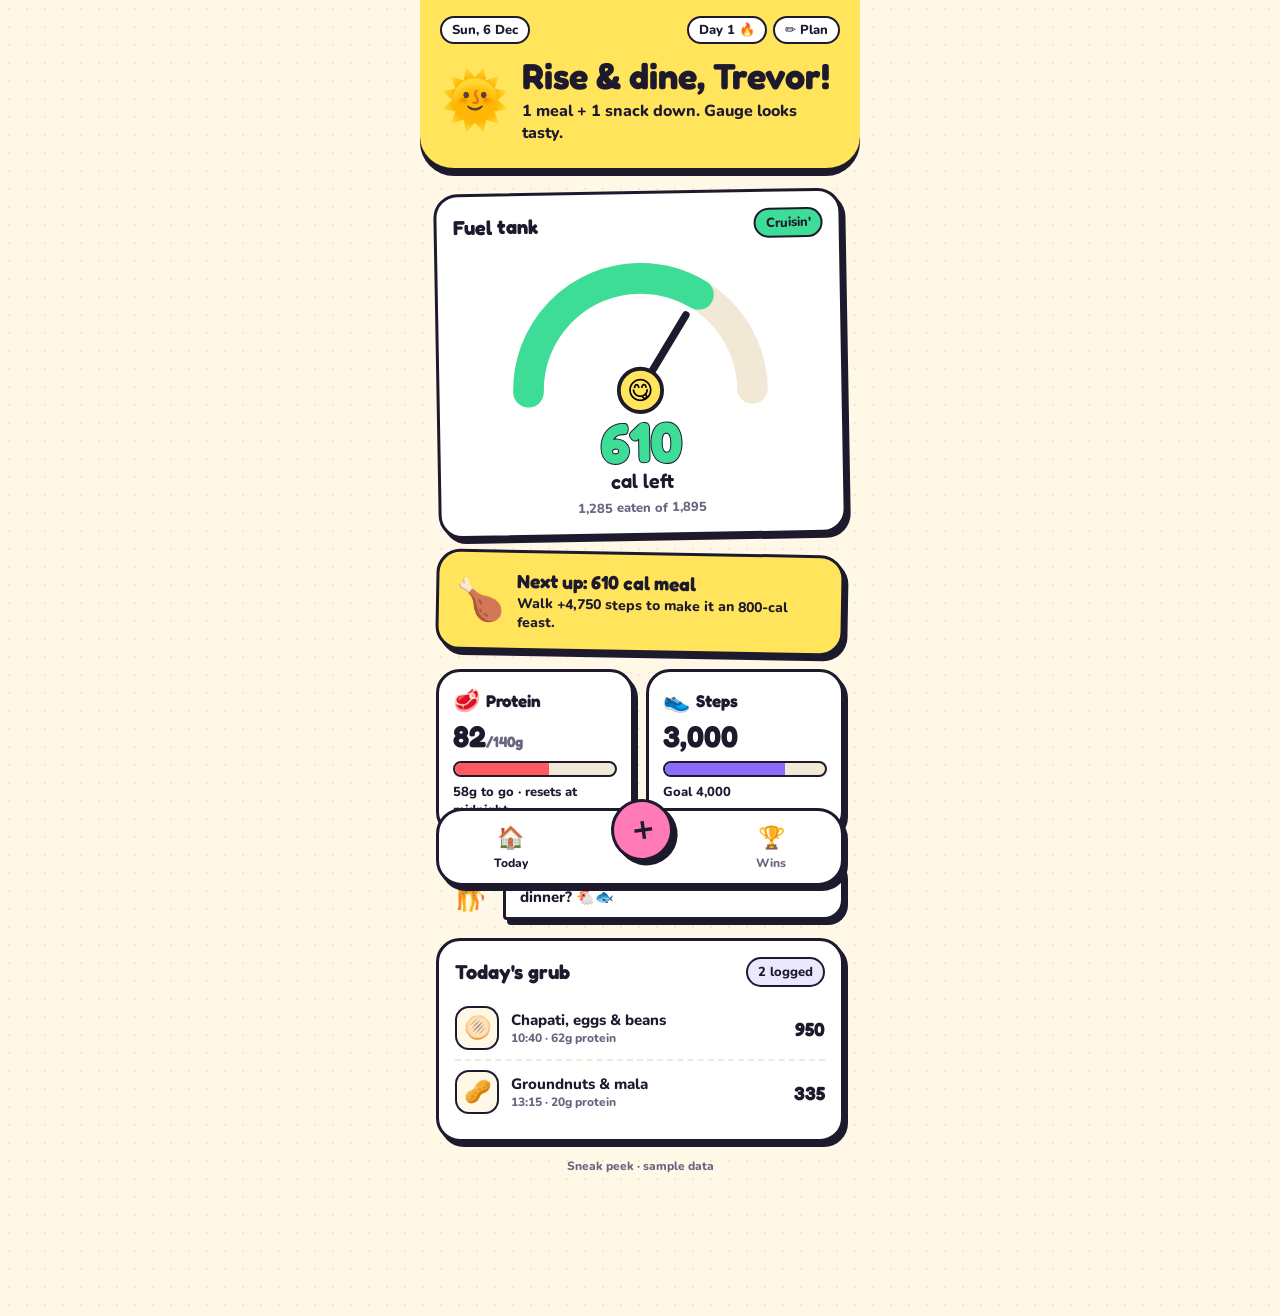
==== calorie-tracker/index.html @ 781dcaff "Add goofy sign-up screen and daily carry-over rules Sign-up sets calorie and protein targets from bo" ====
<!doctype html>
<html lang="en">
<head>
<meta charset="utf-8">
<meta name="viewport" content="width=device-width, initial-scale=1, viewport-fit=cover">
<meta name="theme-color" content="#FFE45C">
<title>Fuel Up</title>
<link rel="preconnect" href="https://fonts.googleapis.com">
<link href="https://fonts.googleapis.com/css2?family=Fredoka:wght@500;600;700&family=Nunito:wght@700;800;900&display=swap" rel="stylesheet">
<link rel="stylesheet" href="styles.css">
</head>
<body>
<main class="app">

  <header class="hero" id="hero">
    <div class="hero-top">
      <span class="chip" id="date">Thu 19 Nov</span>
      <span class="chips"><span class="chip" id="dayChip">Day 1 🔥</span><a class="chip" href="setup.html">✏️ Plan</a></span>
    </div>
    <div class="hero-row">
      <div class="sky" id="sky" aria-hidden="true">☀️</div>
      <div>
        <h1 id="greeting">Yo Trev!</h1>
        <p class="sub" id="subGreeting"></p>
      </div>
    </div>
  </header>

  <section class="debt sticker" id="debt" hidden>
    <span class="debt-emoji">🐌</span>
    <div><b id="debtTitle"></b><span id="debtText"></span></div>
  </section>

  <section class="card gauge-card tilt-l">
    <div class="card-head">
      <h2>Fuel tank</h2>
      <span class="pill" id="calPill"></span>
    </div>
    <div class="gauge-wrap">
      <svg viewBox="0 0 220 130" class="gauge" aria-hidden="true">
        <path d="M22 115 A88 88 0 0 1 198 115" class="gauge-track"/>
        <path d="M22 115 A88 88 0 0 1 198 115" class="gauge-fill" id="calArc"/>
        <g id="needle" class="needle">
          <line x1="110" y1="115" x2="110" y2="46"/>
        </g>
        <circle cx="110" cy="115" r="17" class="hub"/>
        <text x="110" y="122" class="hub-face" id="hubFace" text-anchor="middle">😋</text>
      </svg>
      <div class="big" id="calLeftBig">610</div>
      <div class="big-label" id="calLeftLabel">cal left</div>
      <div class="eaten"><span id="calEaten"></span> eaten of <span id="calTarget"></span></div>
    </div>
  </section>

  <section class="card action tilt-r" id="actionCard">
    <div class="action-emoji" id="actionEmoji">🍗</div>
    <div class="action-body">
      <h2 id="actionTitle"></h2>
      <p id="actionText"></p>
    </div>
  </section>

  <section class="duo">
    <div class="card mini">
      <div class="mini-top"><span class="mini-icon">🥩</span><h2>Protein</h2></div>
      <div class="mini-num"><span id="protEaten">0</span><small>/<span id="protTarget">140</span>g</small></div>
      <div class="bar"><div class="bar-fill" id="protBar"></div></div>
      <div class="mini-foot" id="protFoot"></div>
    </div>
    <div class="card mini">
      <div class="mini-top"><span class="mini-icon">👟</span><h2>Steps</h2></div>
      <div class="mini-num"><span id="steps">0</span></div>
      <div class="bar"><div class="bar-fill steps-fill" id="stepBar"></div></div>
      <div class="mini-foot" id="stepFoot"></div>
    </div>
  </section>

  <section class="coach">
    <div class="coach-face" aria-hidden="true">🦒</div>
    <div class="bubble"><p id="coach"></p></div>
  </section>

  <section class="card">
    <div class="card-head">
      <h2>Today's grub</h2>
      <span class="pill soft" id="mealCount"></span>
    </div>
    <ul class="meals" id="meals"></ul>
  </section>

  <p class="footer-note">Sneak peek · sample data</p>
</main>

<nav class="tabbar" aria-label="Main">
  <button class="tab active"><span>🏠</span>Today</button>
  <button class="tab add" aria-label="Log a meal"><span>＋</span></button>
  <button class="tab"><span>🏆</span>Wins</button>
</nav>

<script src="app.js"></script>
</body>
</html>
---- calorie-tracker/styles.css ----
:root {
  --bg: #FFF8E7;
  --card: #FFFFFF;
  --ink: #1E1A2E;
  --muted: #6B6580;
  --line: #F1E9D6;
  --lemon: #FFE45C;
  --pink: #FF7AB6;
  --mint: #3DDC97;
  --red: #FF5A5F;
  --red-soft: #FFE0E1;
  --sky: #6EC8FF;
  --violet: #8B6CFF;
  --violet-soft: #ECE6FF;
  --orange: #FF9F43;
  --border: 3px solid var(--ink);
  --pop: 4px 5px 0 var(--ink);
}

* { box-sizing: border-box; }
html, body { margin: 0; }

body {
  background: var(--bg);
  background-image: radial-gradient(rgba(30,26,46,.07) 1.5px, transparent 1.5px);
  background-size: 18px 18px;
  color: var(--ink);
  font-family: "Nunito", system-ui, sans-serif;
  font-weight: 800;
  -webkit-font-smoothing: antialiased;
}

h1, h2, .big, .mini-num { font-family: "Fredoka", "Nunito", sans-serif; }

.app { max-width: 440px; margin: 0 auto; padding: 0 16px 130px; }

/* Hero */
.hero {
  margin: 0 -16px 20px;
  padding: calc(16px + env(safe-area-inset-top)) 20px 24px;
  background: var(--lemon);
  border-bottom: var(--border);
  border-radius: 0 0 34px 34px;
  box-shadow: 0 5px 0 var(--ink);
}
.hero.morning { background: var(--lemon); }
.hero.afternoon { background: var(--orange); }
.hero.evening { background: var(--pink); }
.hero.night { background: var(--violet); color: #fff; }
.hero.night .chip { color: var(--ink); }

.hero-top { display: flex; justify-content: space-between; }
.chip { background: #fff; border: 2.5px solid var(--ink); padding: 3px 10px; border-radius: 999px; font-size: 13px; }
.hero-row { display: flex; gap: 12px; align-items: center; margin-top: 14px; }
.sky { font-size: 56px; line-height: 1; animation: wiggle 2.4s ease-in-out infinite; }
.hero h1 { margin: 0; font-size: 36px; line-height: 1; font-weight: 700; }
.hero .sub { margin: 6px 0 0; font-size: 16px; }

@keyframes wiggle { 0%,100% { transform: rotate(-8deg) scale(1); } 50% { transform: rotate(8deg) scale(1.08); } }
@keyframes boing { 0% { transform: scale(.6) rotate(-6deg); } 60% { transform: scale(1.08) rotate(2deg); } 100% { transform: scale(1) rotate(var(--rot, 0deg)); } }

/* Cards */
.card {
  background: var(--card);
  border: var(--border);
  border-radius: 24px;
  padding: 16px;
  margin-bottom: 16px;
  box-shadow: var(--pop);
  animation: boing .6s cubic-bezier(.3,1.6,.5,1) both;
}
.tilt-l { --rot: -1deg; }
.tilt-r { --rot: 1deg; }
.card-head { display: flex; justify-content: space-between; align-items: center; }
.card h2 { margin: 0; font-size: 20px; font-weight: 700; }
.pill { font-size: 13px; padding: 4px 10px; border-radius: 999px; border: 2.5px solid var(--ink); background: var(--mint); }
.pill.over { background: var(--red); color: #fff; }
.pill.soft { background: var(--violet-soft); }

/* Debt sticker */
.debt {
  display: flex; gap: 10px; align-items: center;
  background: var(--sky); border: var(--border); border-radius: 20px;
  padding: 10px 14px; margin-bottom: 16px; box-shadow: var(--pop);
  --rot: -1.5deg;
  animation: boing .6s cubic-bezier(.3,1.6,.5,1) both;
}
.debt[hidden] { display: none; }
.debt-emoji { font-size: 34px; }
.debt b { display: block; font-family: "Fredoka", sans-serif; font-size: 18px; }
.debt div span { font-size: 14px; }

/* Gauge */
.gauge-wrap { text-align: center; }
.gauge { width: 100%; max-width: 280px; display: block; margin: 4px auto 0; overflow: visible; }
.gauge-track { fill: none; stroke: var(--line); stroke-width: 24; stroke-linecap: round; }
.gauge-fill { fill: none; stroke: var(--mint); stroke-width: 24; stroke-linecap: round; transition: stroke-dashoffset 1.3s cubic-bezier(.3,1.5,.5,1); }
.gauge-fill.over { stroke: var(--red); }
.needle { transform: rotate(-90deg); transform-origin: 110px 115px; transition: transform 1.3s cubic-bezier(.3,1.7,.5,1); }
.needle line { stroke: var(--ink); stroke-width: 6; stroke-linecap: round; }
.hub { fill: var(--lemon); stroke: var(--ink); stroke-width: 3; }
.hub-face { font-size: 20px; }
.big { font-size: 56px; font-weight: 700; line-height: .95; margin-top: 6px; color: var(--mint); -webkit-text-stroke: 2px var(--ink); paint-order: stroke fill; }
.big.over { color: var(--red); }
.big-label { font-family: "Fredoka", sans-serif; font-size: 20px; font-weight: 600; }
.eaten { margin-top: 6px; font-size: 13px; color: var(--muted); }

/* Action card */
.action { display: flex; gap: 12px; align-items: center; background: var(--lemon); }
.action.over { background: var(--red-soft); }
.action-emoji { font-size: 40px; flex-shrink: 0; animation: wiggle 3s ease-in-out infinite; }
.action h2 { font-size: 19px; }
.action p { margin: 2px 0 0; font-size: 14px; }

/* Duo */
.duo { display: grid; grid-template-columns: 1fr 1fr; gap: 12px; }
.mini { padding: 14px; }
.mini-top { display: flex; gap: 6px; align-items: center; }
.mini-icon { font-size: 22px; }
.mini h2 { font-size: 17px; }
.mini-num { font-size: 30px; font-weight: 700; line-height: 1.1; margin-top: 4px; }
.mini-num small { font-size: 15px; color: var(--muted); }
.bar { height: 16px; background: var(--line); border: 2.5px solid var(--ink); border-radius: 999px; overflow: hidden; margin: 8px 0 6px; }
.bar-fill { height: 100%; width: 0; background: var(--red); transition: width 1.3s cubic-bezier(.3,1.4,.5,1); }
.bar-fill.met { background: var(--mint); }
.steps-fill { background: var(--violet); }
.mini-foot { font-size: 13px; }

/* Coach */
.coach { display: flex; gap: 10px; align-items: center; margin: 2px 0 18px; }
.coach-face { font-size: 46px; line-height: 1; flex-shrink: 0; animation: wiggle 3.2s ease-in-out infinite; }
.bubble { background: #fff; border: var(--border); border-radius: 20px 20px 20px 4px; padding: 10px 14px; box-shadow: var(--pop); }
.bubble p { margin: 0; font-size: 15px; line-height: 1.35; }

/* Meals */
.meals { list-style: none; margin: 10px 0 0; padding: 0; }
.meals li { display: flex; align-items: center; gap: 12px; padding: 9px 0; border-top: 2px dashed var(--line); }
.meals li:first-child { border-top: 0; }
.meal-emoji { width: 44px; height: 44px; border-radius: 14px; border: 2.5px solid var(--ink); background: var(--bg); display: grid; place-items: center; font-size: 22px; flex-shrink: 0; }
.meal-info { flex: 1; min-width: 0; }
.meal-name { font-size: 15px; }
.meal-meta { font-size: 12px; color: var(--muted); }
.meal-cal { font-family: "Fredoka", sans-serif; font-weight: 700; font-size: 19px; }

.footer-note { text-align: center; font-size: 12px; color: var(--muted); }

/* Tab bar */
.tabbar {
  position: fixed; left: 50%; transform: translateX(-50%);
  bottom: calc(14px + env(safe-area-inset-bottom));
  width: min(408px, calc(100% - 32px));
  background: #fff; border: var(--border); border-radius: 26px;
  display: flex; justify-content: space-around; align-items: center;
  padding: 6px; box-shadow: var(--pop);
}
.tab { background: none; border: 0; color: var(--muted); font: 800 12px "Nunito", sans-serif; display: flex; flex-direction: column; align-items: center; gap: 2px; padding: 6px 14px; }
.tab span { font-size: 22px; }
.tab.active { color: var(--ink); }
.tab.add { background: var(--pink); border: var(--border); color: var(--ink); width: 62px; height: 62px; border-radius: 50%; margin-top: -34px; box-shadow: var(--pop); transform: rotate(-8deg); }
.tab.add span { font-size: 32px; }

@media (prefers-reduced-motion: reduce) {
  * { animation: none !important; transition: none !important; }
  .card, .debt { transform: rotate(var(--rot, 0deg)); }
}

/* Hero chips + links */
.chips { display: flex; gap: 6px; }
a.chip { color: var(--ink); text-decoration: none; }

/* Setup screen */
.setup { padding-bottom: 40px; }
.form-grid { display: grid; grid-template-columns: repeat(3, 1fr); gap: 10px; margin-top: 12px; }
.field { display: flex; flex-direction: column; gap: 4px; font-size: 13px; }
.field.wide { grid-column: 1 / -1; }
.field small { color: var(--muted); }
.field input { font: 800 17px "Nunito", sans-serif; color: var(--ink); background: var(--bg); border: 2.5px solid var(--ink); border-radius: 14px; padding: 9px 10px; width: 100%; min-width: 0; }
.toggle { display: grid; grid-template-columns: 1fr 1fr; gap: 8px; }
.toggle button { font: 800 15px "Nunito", sans-serif; color: var(--ink); background: #fff; border: 2.5px solid var(--ink); border-radius: 14px; padding: 9px; }
.toggle button.on { background: var(--lemon); box-shadow: 3px 3px 0 var(--ink); }
.goal-num { font-family: "Fredoka", sans-serif; font-size: 26px; font-weight: 700; }
input[type=range] { -webkit-appearance: none; appearance: none; width: 100%; height: 18px; margin: 14px 0 10px; background: var(--line); border: 2.5px solid var(--ink); border-radius: 999px; }
input[type=range]::-webkit-slider-thumb { -webkit-appearance: none; width: 32px; height: 32px; border-radius: 50%; background: var(--pink); border: 3px solid var(--ink); box-shadow: 2px 3px 0 var(--ink); }
input[type=range]::-moz-range-thumb { width: 28px; height: 28px; border-radius: 50%; background: var(--pink); border: 3px solid var(--ink); }
.verdict { font-size: 14px; line-height: 1.35; padding: 10px 12px; border-radius: 14px; border: 2.5px solid var(--ink); }
.verdict.easy { background: var(--sky); }
.verdict.good { background: var(--mint); }
.verdict.hard { background: var(--red); color: #fff; }
.result { background: var(--lemon); }
.result-grid { display: grid; grid-template-columns: 1fr 1fr; gap: 10px; margin-top: 12px; }
.result-tile { background: #fff; border: 2.5px solid var(--ink); border-radius: 16px; padding: 10px 12px; display: flex; flex-direction: column; }
.result-tile .lbl { font-size: 12px; color: var(--muted); }
.result-tile .val { font-family: "Fredoka", sans-serif; font-size: 28px; font-weight: 700; line-height: 1.1; }
.result-tile .unit { font-size: 12px; color: var(--muted); }
.fine { font-size: 13px; margin: 10px 0 0; line-height: 1.4; }
.go-btn { display: block; width: 100%; font: 700 22px "Fredoka", sans-serif; color: var(--ink); background: var(--pink); border: var(--border); border-radius: 20px; padding: 14px; box-shadow: var(--pop); cursor: pointer; }
.go-btn:active { transform: translate(3px, 4px); box-shadow: 1px 1px 0 var(--ink); }
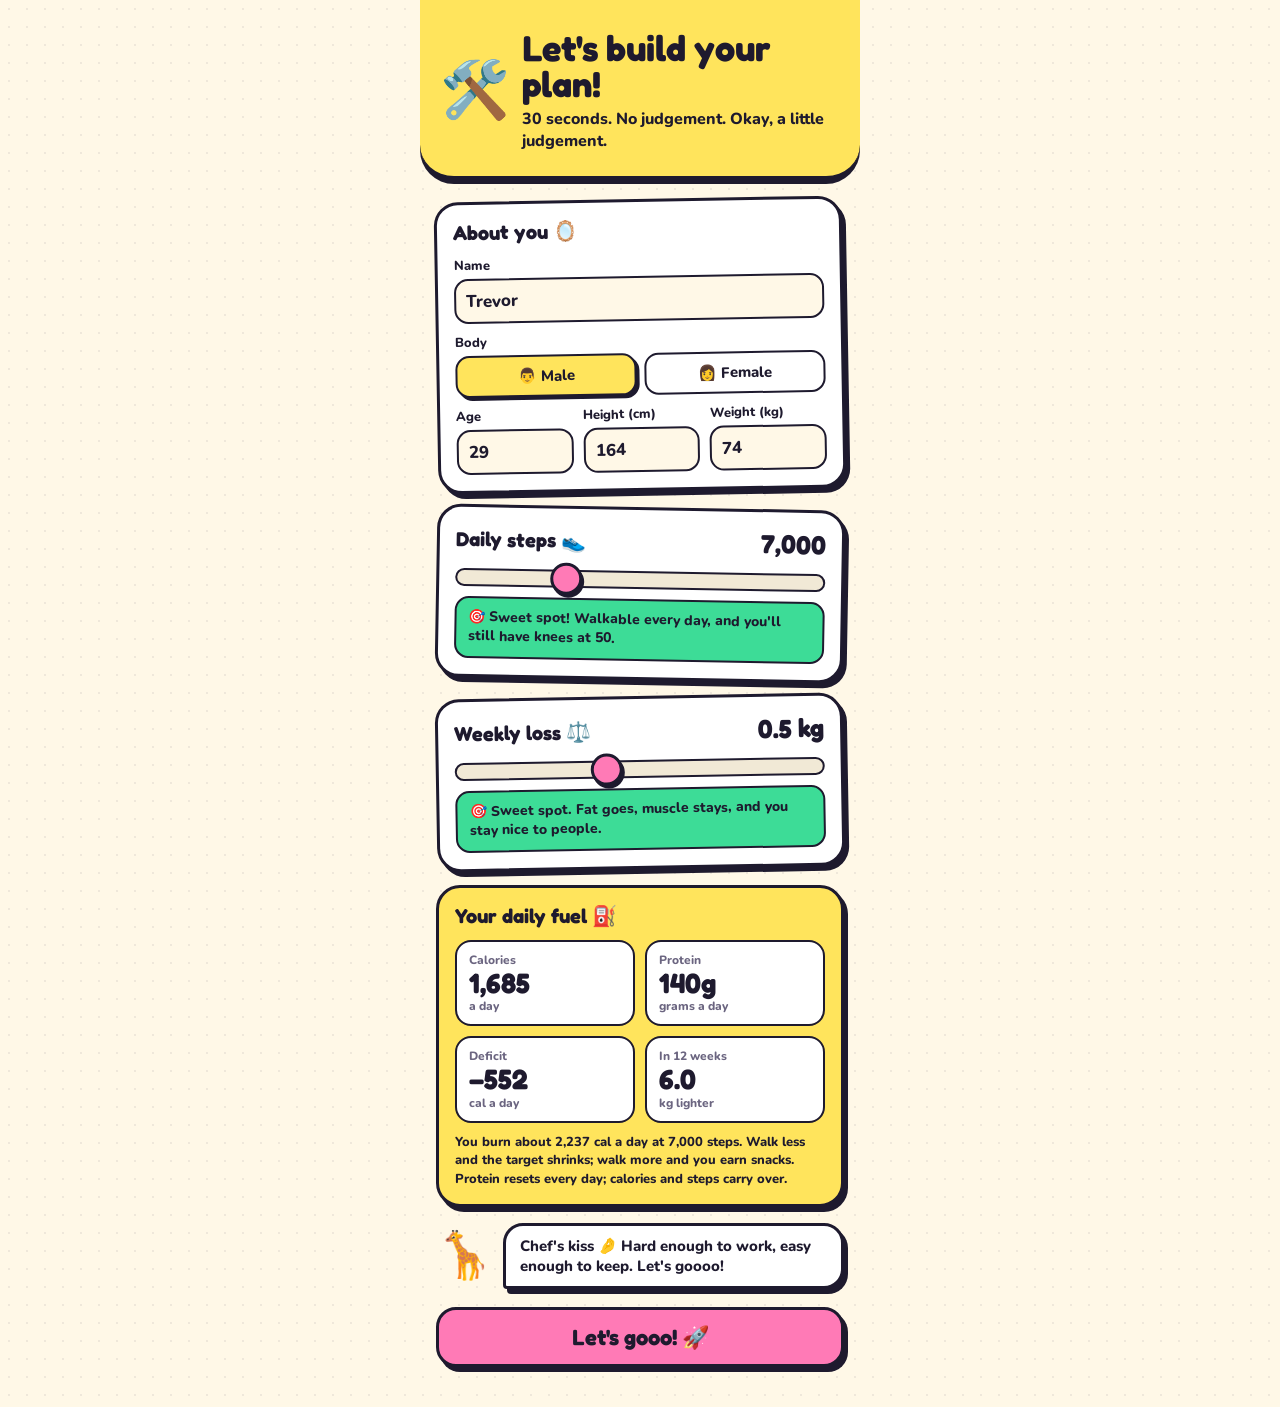
==== commit 18b83ca1: "Add meal and step logging with daily carry-over Meals and steps are saved per day in local storage. " ====
--- a/calorie-tracker/index.html
+++ b/calorie-tracker/index.html
@@ -67,7 +67,8 @@
       <div class="bar"><div class="bar-fill" id="protBar"></div></div>
       <div class="mini-foot" id="protFoot"></div>
     </div>
-    <div class="card mini">
+    <div class="card mini tappable" id="stepsCard" role="button" tabindex="0" aria-label="Update steps">
+      <span class="edit-dot">✏️</span>
       <div class="mini-top"><span class="mini-icon">👟</span><h2>Steps</h2></div>
       <div class="mini-num"><span id="steps">0</span></div>
       <div class="bar"><div class="bar-fill steps-fill" id="stepBar"></div></div>
@@ -88,14 +89,56 @@
     <ul class="meals" id="meals"></ul>
   </section>
 
-  <p class="footer-note">Sneak peek · sample data</p>
+  <p class="footer-note" id="footNote">Saved on this phone · resets at midnight</p>
 </main>
 
 <nav class="tabbar" aria-label="Main">
-  <button class="tab active"><span>🏠</span>Today</button>
-  <button class="tab add" aria-label="Log a meal"><span>＋</span></button>
-  <button class="tab"><span>🏆</span>Wins</button>
+  <button class="tab active" type="button"><span>🏠</span>Today</button>
+  <button class="tab add" id="addBtn" type="button" aria-label="Log a meal"><span>＋</span></button>
+  <button class="tab" id="winsBtn" type="button"><span>🏆</span>Wins</button>
 </nav>
+
+<div class="scrim" id="scrim" hidden></div>
+
+<section class="sheet" id="mealSheet" hidden aria-label="Log a meal">
+  <div class="sheet-grab"></div>
+  <h2>What did you munch? 😋</h2>
+  <p class="sheet-sub">Tap a quick-pick or type it in.</p>
+  <div class="picks" id="picks"></div>
+  <form id="mealForm" autocomplete="off">
+    <div class="form-grid">
+      <label class="field wide">Food<input id="fName" required placeholder="e.g. Ugali, sukuma & beef"></label>
+      <div class="field wide">Type
+        <div class="toggle" id="fType">
+          <button type="button" data-v="meal" class="on">🍽️ Meal</button>
+          <button type="button" data-v="snack">🍪 Snack</button>
+        </div>
+      </div>
+      <label class="field">Calories<input id="fCal" type="number" inputmode="numeric" min="0" required placeholder="450"></label>
+      <label class="field">Protein (g)<input id="fProt" type="number" inputmode="numeric" min="0" required placeholder="25"></label>
+      <label class="field">Time<input id="fTime" type="time"></label>
+    </div>
+    <div class="emoji-row" id="emojiRow"></div>
+    <button class="go-btn" type="submit">Gobble it! 🍴</button>
+  </form>
+</section>
+
+<section class="sheet" id="stepSheet" hidden aria-label="Update steps">
+  <div class="sheet-grab"></div>
+  <h2>How many steps so far? 👟</h2>
+  <p class="sheet-sub">Check your phone or watch and pop in today's total.</p>
+  <form id="stepForm">
+    <input class="big-input" id="sTotal" type="number" inputmode="numeric" min="0" step="1" required>
+    <div class="picks">
+      <button type="button" class="pick" data-add="500">+500</button>
+      <button type="button" class="pick" data-add="1000">+1,000</button>
+      <button type="button" class="pick" data-add="2500">+2,500</button>
+    </div>
+    <button class="go-btn" type="submit">Save my steps 🦶</button>
+  </form>
+</section>
+
+<div class="toast" id="toast" role="status" aria-live="polite"></div>
 
 <script src="app.js"></script>
 </body>
--- a/calorie-tracker/styles.css
+++ b/calorie-tracker/styles.css
@@ -195,3 +195,44 @@
 .fine { font-size: 13px; margin: 10px 0 0; line-height: 1.4; }
 .go-btn { display: block; width: 100%; font: 700 22px "Fredoka", sans-serif; color: var(--ink); background: var(--pink); border: var(--border); border-radius: 20px; padding: 14px; box-shadow: var(--pop); cursor: pointer; }
 .go-btn:active { transform: translate(3px, 4px); box-shadow: 1px 1px 0 var(--ink); }
+
+/* Tappable steps card */
+.tappable { position: relative; cursor: pointer; }
+.edit-dot { position: absolute; top: 10px; right: 10px; font-size: 14px; background: var(--lemon); border: 2px solid var(--ink); border-radius: 999px; width: 28px; height: 28px; display: grid; place-items: center; }
+
+/* Meal row delete */
+.meal-del { border: 0; background: none; font-size: 16px; padding: 6px; cursor: pointer; opacity: .55; }
+.meal-del:hover { opacity: 1; }
+.empty { text-align: center; padding: 14px 0 4px; color: var(--muted); font-size: 14px; }
+.empty b { display: block; font-size: 34px; }
+
+/* Bottom sheets */
+.scrim { position: fixed; inset: 0; background: rgba(30,26,46,.45); z-index: 20; }
+.scrim[hidden], .sheet[hidden] { display: none; }
+.sheet {
+  position: fixed; left: 50%; bottom: 0; transform: translateX(-50%);
+  width: min(440px, 100%); max-height: 88vh; overflow-y: auto;
+  background: var(--bg); border: var(--border); border-bottom: 0; border-radius: 28px 28px 0 0;
+  padding: 10px 16px calc(20px + env(safe-area-inset-bottom)); z-index: 30;
+  animation: slideUp .35s cubic-bezier(.3,1.4,.5,1);
+}
+@keyframes slideUp { from { transform: translate(-50%, 100%); } to { transform: translate(-50%, 0); } }
+.sheet-grab { width: 48px; height: 6px; border-radius: 999px; background: var(--ink); opacity: .25; margin: 0 auto 10px; }
+.sheet h2 { margin: 0; font-size: 24px; }
+.sheet-sub { margin: 2px 0 10px; font-size: 14px; color: var(--muted); }
+.picks { display: flex; flex-wrap: wrap; gap: 8px; margin: 8px 0 12px; }
+.pick { font: 800 13px "Nunito", sans-serif; color: var(--ink); background: #fff; border: 2.5px solid var(--ink); border-radius: 999px; padding: 6px 10px; box-shadow: 2px 2px 0 var(--ink); cursor: pointer; }
+.pick:active { transform: translate(2px, 2px); box-shadow: none; }
+.emoji-row { display: flex; flex-wrap: wrap; gap: 6px; margin: 12px 0 14px; }
+.emoji-row button { font-size: 22px; width: 42px; height: 42px; border-radius: 12px; border: 2.5px solid var(--ink); background: #fff; cursor: pointer; }
+.emoji-row button.on { background: var(--lemon); box-shadow: 2px 2px 0 var(--ink); }
+.big-input { width: 100%; font: 700 44px "Fredoka", sans-serif; text-align: center; color: var(--ink); background: #fff; border: var(--border); border-radius: 20px; padding: 8px; margin: 6px 0 4px; }
+
+/* Toast */
+.toast {
+  position: fixed; left: 50%; top: calc(16px + env(safe-area-inset-top)); transform: translate(-50%, -160%);
+  background: var(--ink); color: #fff; font-size: 15px; padding: 10px 16px; border-radius: 999px;
+  border: 3px solid var(--ink); box-shadow: 3px 4px 0 var(--pink); z-index: 40; white-space: nowrap;
+  transition: transform .4s cubic-bezier(.3,1.6,.5,1);
+}
+.toast.show { transform: translate(-50%, 0); }
